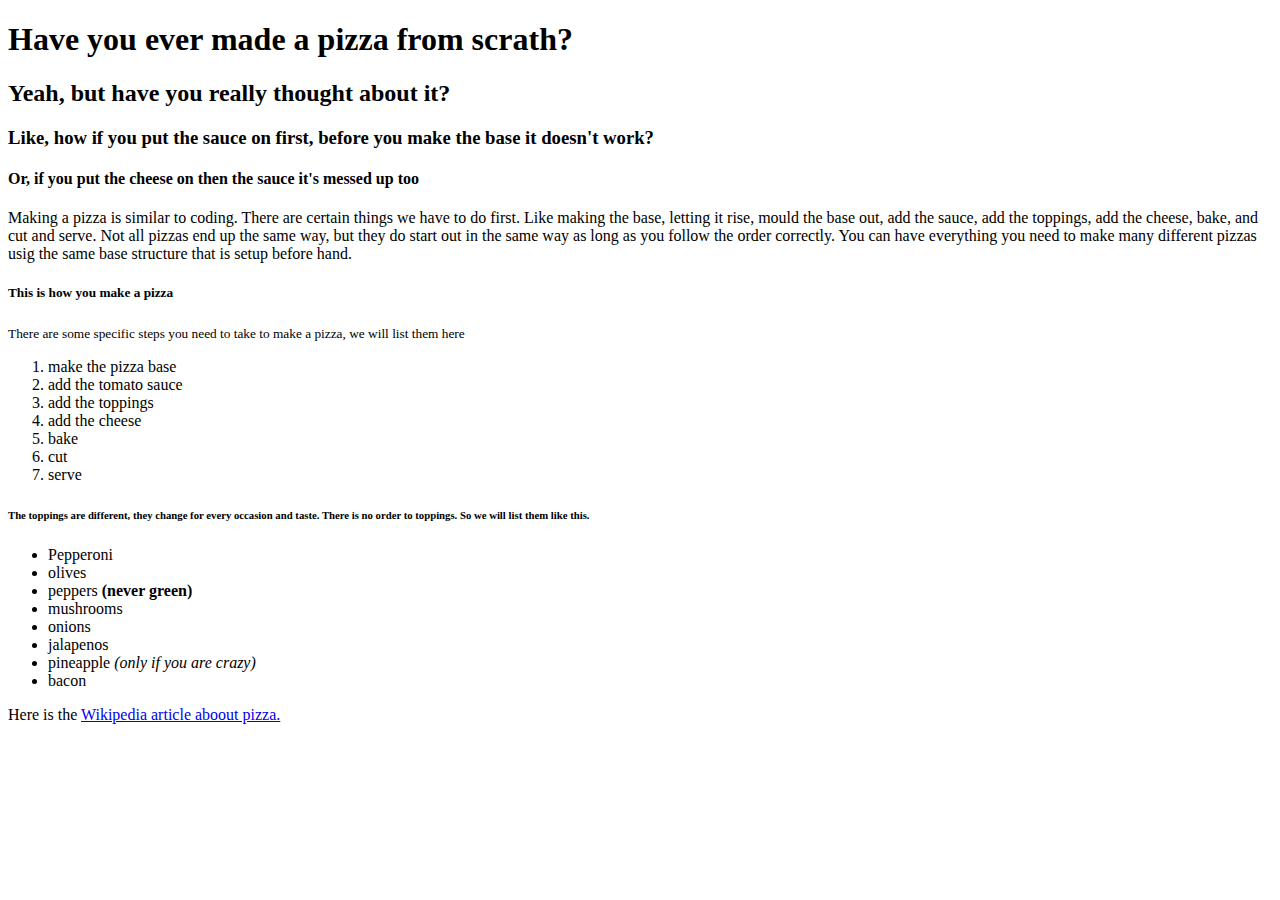
==== index.html @ 1d07a402 "hyperlink" ====
<!DOCTYPE html>
<html lang="en">
<head>
    <meta charset="UTF-8">
    <meta http-equiv="X-UA-Compatiable" content="IE=edge">
    <meta name="viewpoint" content="width=device-width,initial-scale=1.0">
    <title>Pizza Party</title>
</head>

<body>
    <h1>Have you ever made a pizza from scrath?</h1>
    <h2>Yeah, but have you really thought about it?</h2>
    <h3>Like, how if you put the sauce on first, before you make the base it doesn't work?</h3>
    <h4>Or, if you put the cheese on then the sauce it's messed up too</h4>

<p>Making a pizza is similar to coding. There are certain things we have to do first. Like making the base, letting it rise, mould the base out, add the sauce, add the toppings, add the cheese, bake, and cut and serve. Not all pizzas end up the same way, but they do start out in the same way as long as you follow the order correctly. You can have everything you need to make many different pizzas usig the same base structure that is setup before hand.</p>

<h5>This is how you make a pizza</h5>
<p><small>There are some specific steps you need to take to make a pizza, we will list them here</small></p>

<ol>
    <li>make the pizza base</li>
    <li>add the tomato sauce</li>
    <li>add the toppings</li>
    <li>add the cheese</li>
    <li>bake</li>
    <li>cut</li>
    <li>serve</li>
</ol>

<h6>The toppings are different, they change for every occasion and taste. There is no order to toppings. So we will list them like this.</h6>

<ul>
    <li>Pepperoni</li>
    <li>olives</li>
    <li>peppers <strong>(never green)</strong></li>
    <li>mushrooms</li>
    <li>onions</li>
    <li>jalapenos</li>
    <li>pineapple <em>(only if you are crazy)</em></li>
    <li>bacon</li>
</ul>

<p>Here is the <a href="https://en.wikipedia.org/wiki/Pizza" target="_blank">Wikipedia article aboout pizza.</a></p>

</body>
</html>
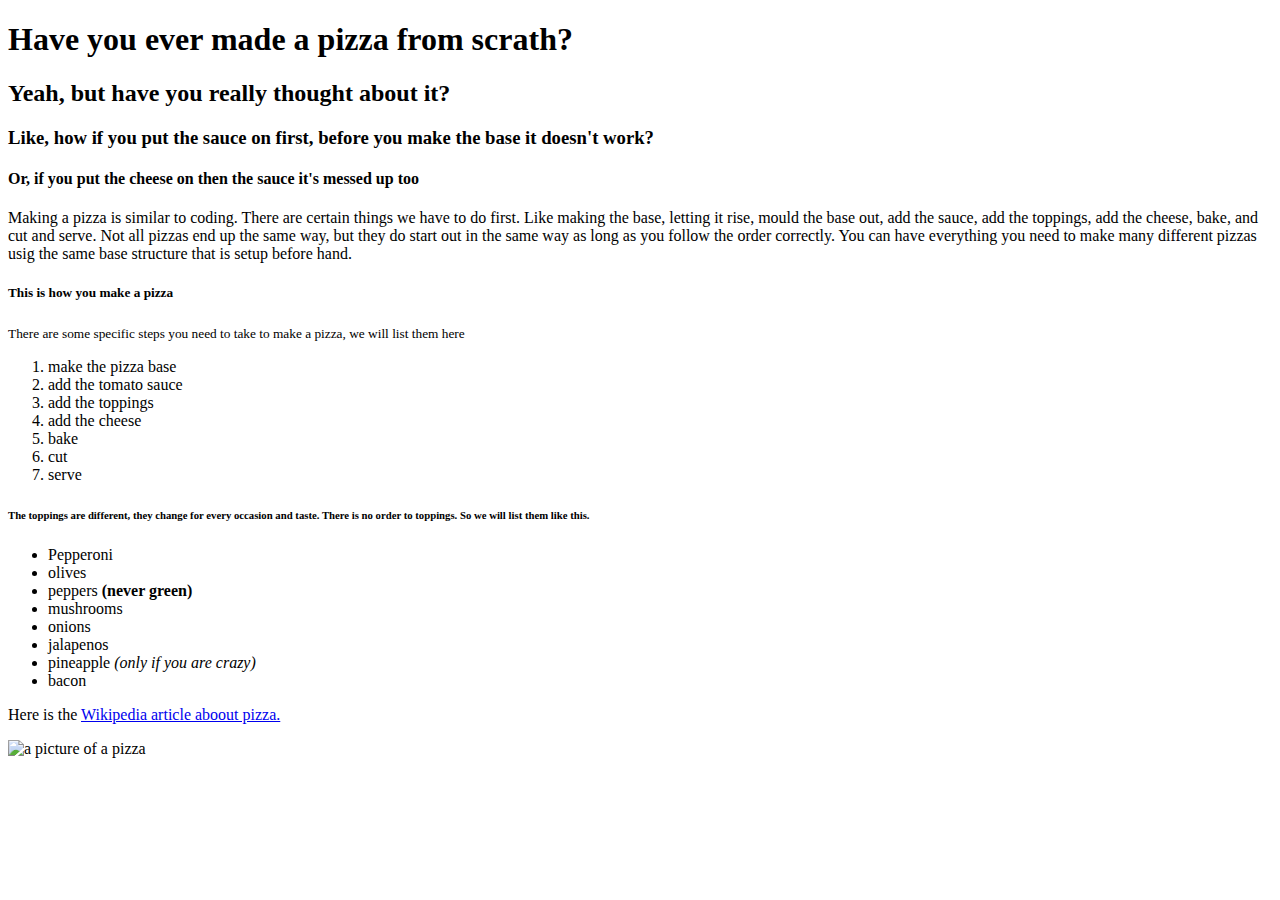
==== commit 75756a99: "image" ====
--- a/index.html
+++ b/index.html
@@ -43,5 +43,7 @@
 
 <p>Here is the <a href="https://en.wikipedia.org/wiki/Pizza" target="_blank">Wikipedia article aboout pizza.</a></p>
 
+<img src="images/pizza.jpg" alt="a picture of a pizza"
+
 </body>
 </html>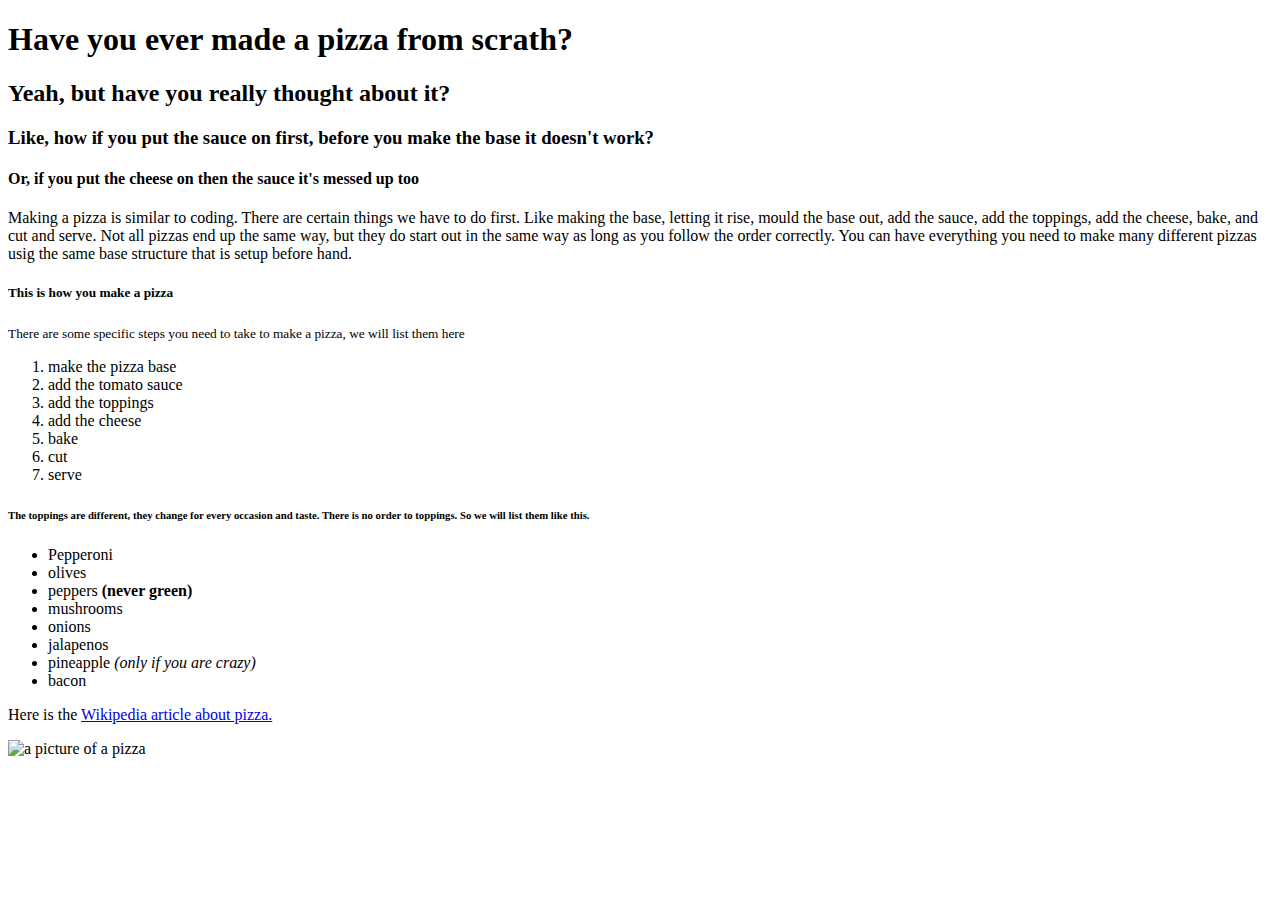
==== commit 3d14af91: "spell correction" ====
--- a/index.html
+++ b/index.html
@@ -41,7 +41,7 @@
     <li>bacon</li>
 </ul>
 
-<p>Here is the <a href="https://en.wikipedia.org/wiki/Pizza" target="_blank">Wikipedia article aboout pizza.</a></p>
+<p>Here is the <a href="https://en.wikipedia.org/wiki/Pizza" target="_blank">Wikipedia article about pizza.</a></p>
 
 <img src="images/pizza.jpg" alt="a picture of a pizza"
 
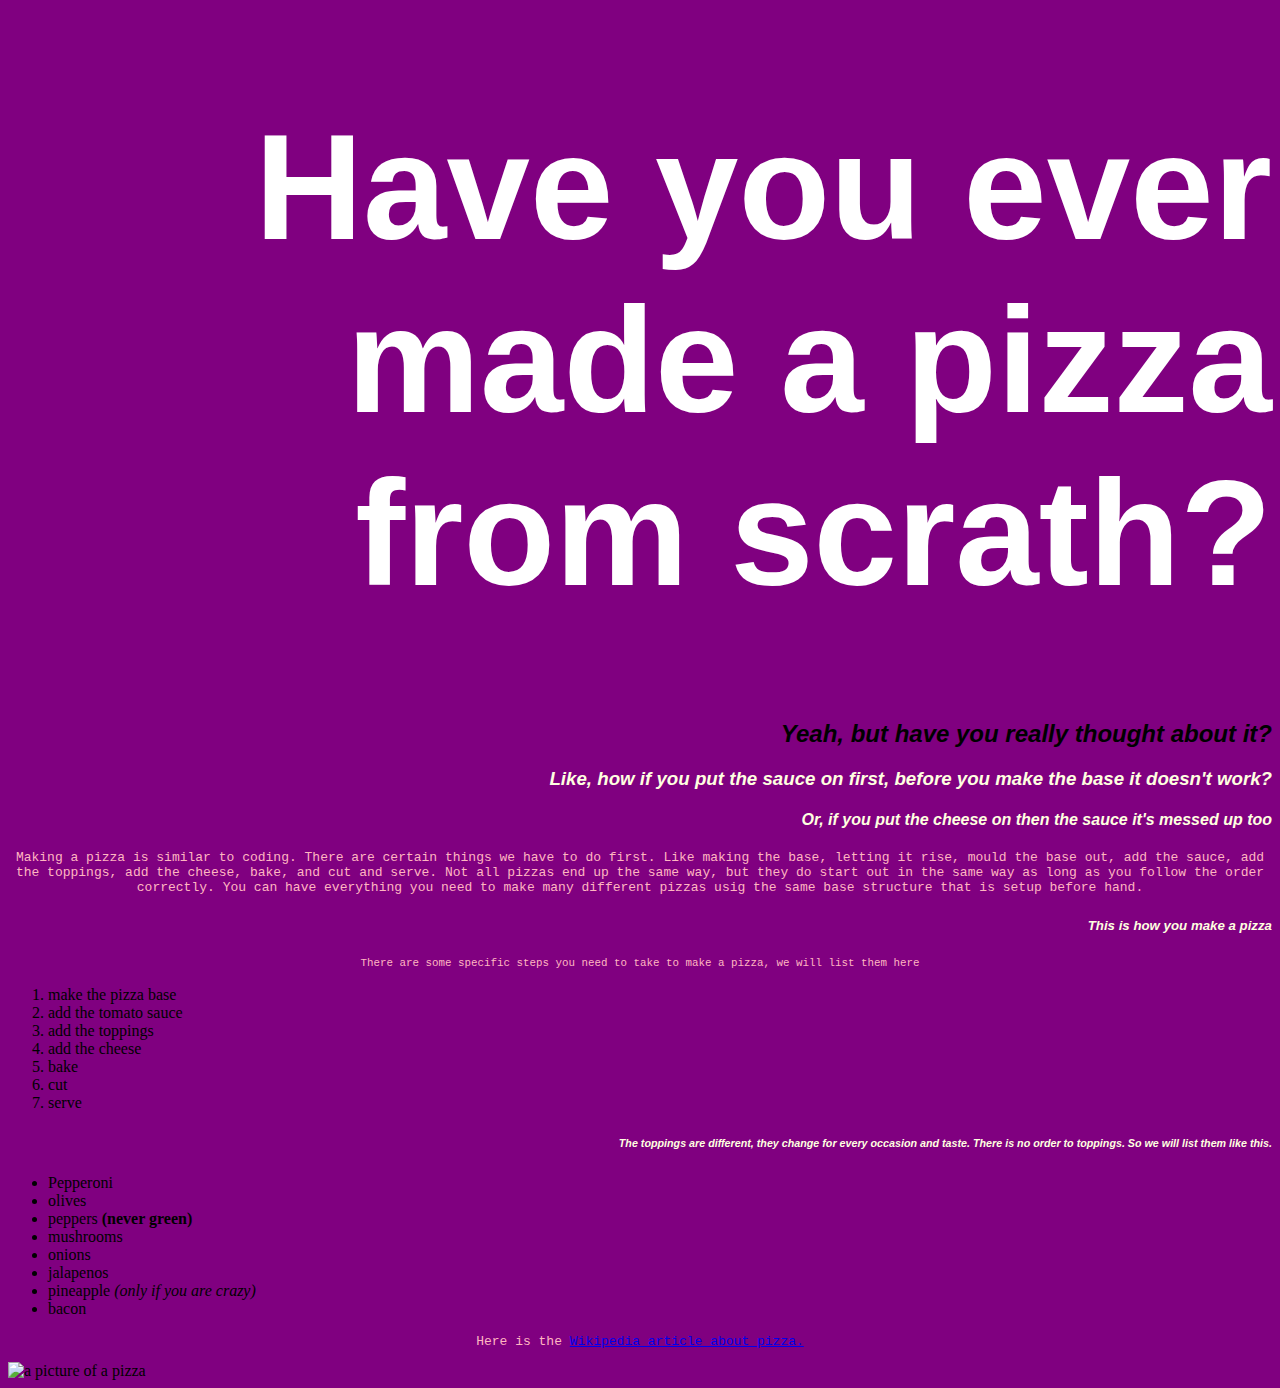
==== commit 8a9330c5: "class sector" ====
--- a/index.html
+++ b/index.html
@@ -4,6 +4,9 @@
     <meta charset="UTF-8">
     <meta http-equiv="X-UA-Compatiable" content="IE=edge">
     <meta name="viewpoint" content="width=device-width,initial-scale=1.0">
+    
+    <link rel='stylesheet' href='styles.css'/>
+    
     <title>Pizza Party</title>
 </head>
 
@@ -13,9 +16,9 @@
     <h3>Like, how if you put the sauce on first, before you make the base it doesn't work?</h3>
     <h4>Or, if you put the cheese on then the sauce it's messed up too</h4>
 
-<p>Making a pizza is similar to coding. There are certain things we have to do first. Like making the base, letting it rise, mould the base out, add the sauce, add the toppings, add the cheese, bake, and cut and serve. Not all pizzas end up the same way, but they do start out in the same way as long as you follow the order correctly. You can have everything you need to make many different pizzas usig the same base structure that is setup before hand.</p>
+<p class="special">Making a pizza is similar to coding. There are certain things we have to do first. Like making the base, letting it rise, mould the base out, add the sauce, add the toppings, add the cheese, bake, and cut and serve. Not all pizzas end up the same way, but they do start out in the same way as long as you follow the order correctly. You can have everything you need to make many different pizzas usig the same base structure that is setup before hand.</p>
 
-<h5>This is how you make a pizza</h5>
+<h5 class="special">This is how you make a pizza</h5>
 <p><small>There are some specific steps you need to take to make a pizza, we will list them here</small></p>
 
 <ol>
@@ -45,5 +48,6 @@
 
 <img src="images/pizza.jpg" alt="a picture of a pizza"
 
+
 </body>
 </html>--- a/styles.css
+++ b/styles.css
@@ -0,0 +1,27 @@
+body{
+    background-color: purple;
+}
+
+p{
+    font-family: monospace;
+    text-align: center;
+    color: lightpink;
+}
+
+h1,h2,h3,h4,h5,h6{
+    font-family: Verdana, Geneva, Tahoma, sans-serif;
+    color: lightyellow;
+    font-style: italic;
+    text-align: right;
+}
+
+h1{
+    font-family: Impact, Haettenschweiler, 'Arial Narrow Bold', sans-serif;
+    font-size: 150px;
+    color: white;
+    font-style: normal;
+}
+
+h2{
+    color: black;
+}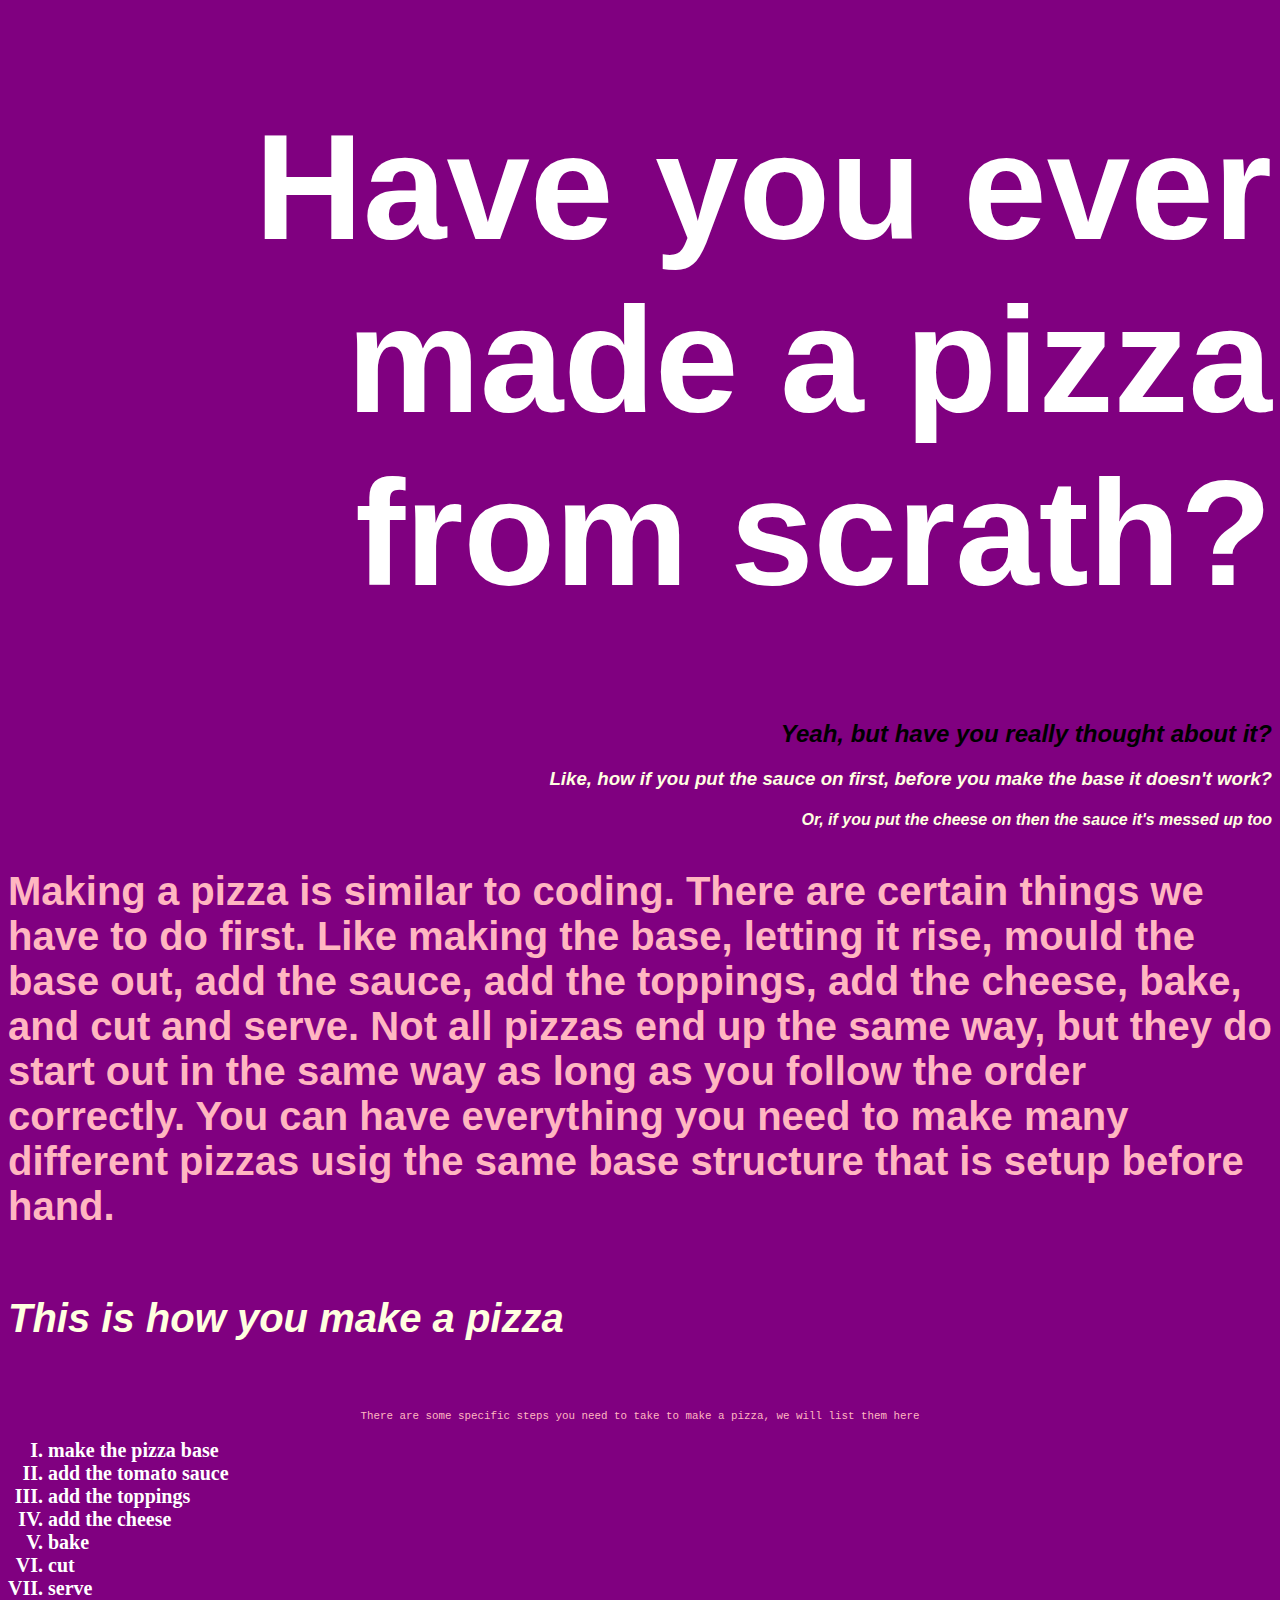
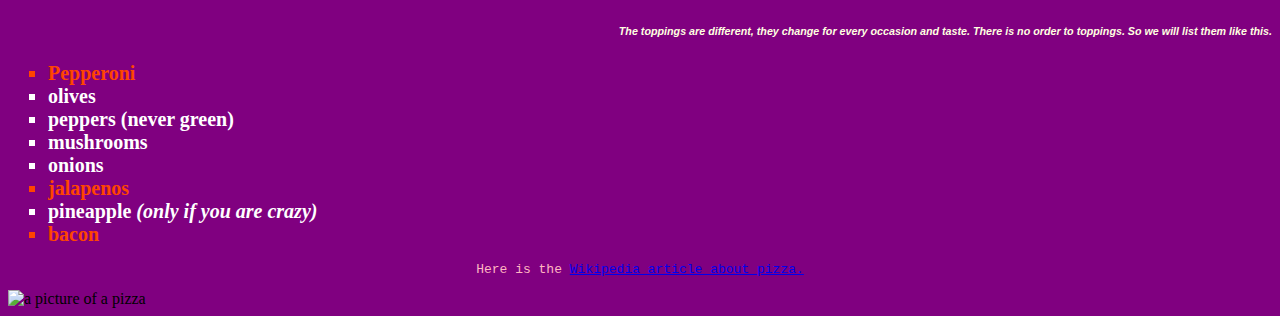
==== commit 49de78c8: "pizza image size change" ====
--- a/index.html
+++ b/index.html
@@ -34,19 +34,19 @@
 <h6>The toppings are different, they change for every occasion and taste. There is no order to toppings. So we will list them like this.</h6>
 
 <ul>
-    <li>Pepperoni</li>
+    <li class="fave">Pepperoni</li>
     <li>olives</li>
     <li>peppers <strong>(never green)</strong></li>
     <li>mushrooms</li>
     <li>onions</li>
-    <li>jalapenos</li>
+    <li class="fave">jalapenos</li>
     <li>pineapple <em>(only if you are crazy)</em></li>
-    <li>bacon</li>
+    <li class="fave">bacon</li>
 </ul>
 
 <p>Here is the <a href="https://en.wikipedia.org/wiki/Pizza" target="_blank">Wikipedia article about pizza.</a></p>
 
-<img src="images/pizza.jpg" alt="a picture of a pizza"
+<img class="pizza" src="images/pizza.jpg" alt="a picture of a pizza"
 
 
 </body>
--- a/styles.css
+++ b/styles.css
@@ -24,4 +24,34 @@
 
 h2{
     color: black;
-}+}
+
+.special{
+    font-family: 'Gill Sans', 'Gill Sans MT', Calibri, 'Trebuchet MS', sans-serif;
+    font-weight: bold;
+    font-size: 40px;
+    text-align: left;
+}
+
+ul{
+    list-style: square;
+}
+
+ol{
+    list-style: upper-roman;
+}
+
+li{
+    color: white;
+    font-size: 20px;
+    font-weight: bold;
+}
+
+.fave{
+    color: orangered;
+}
+
+.pizza{
+    width: 50%;
+}
+
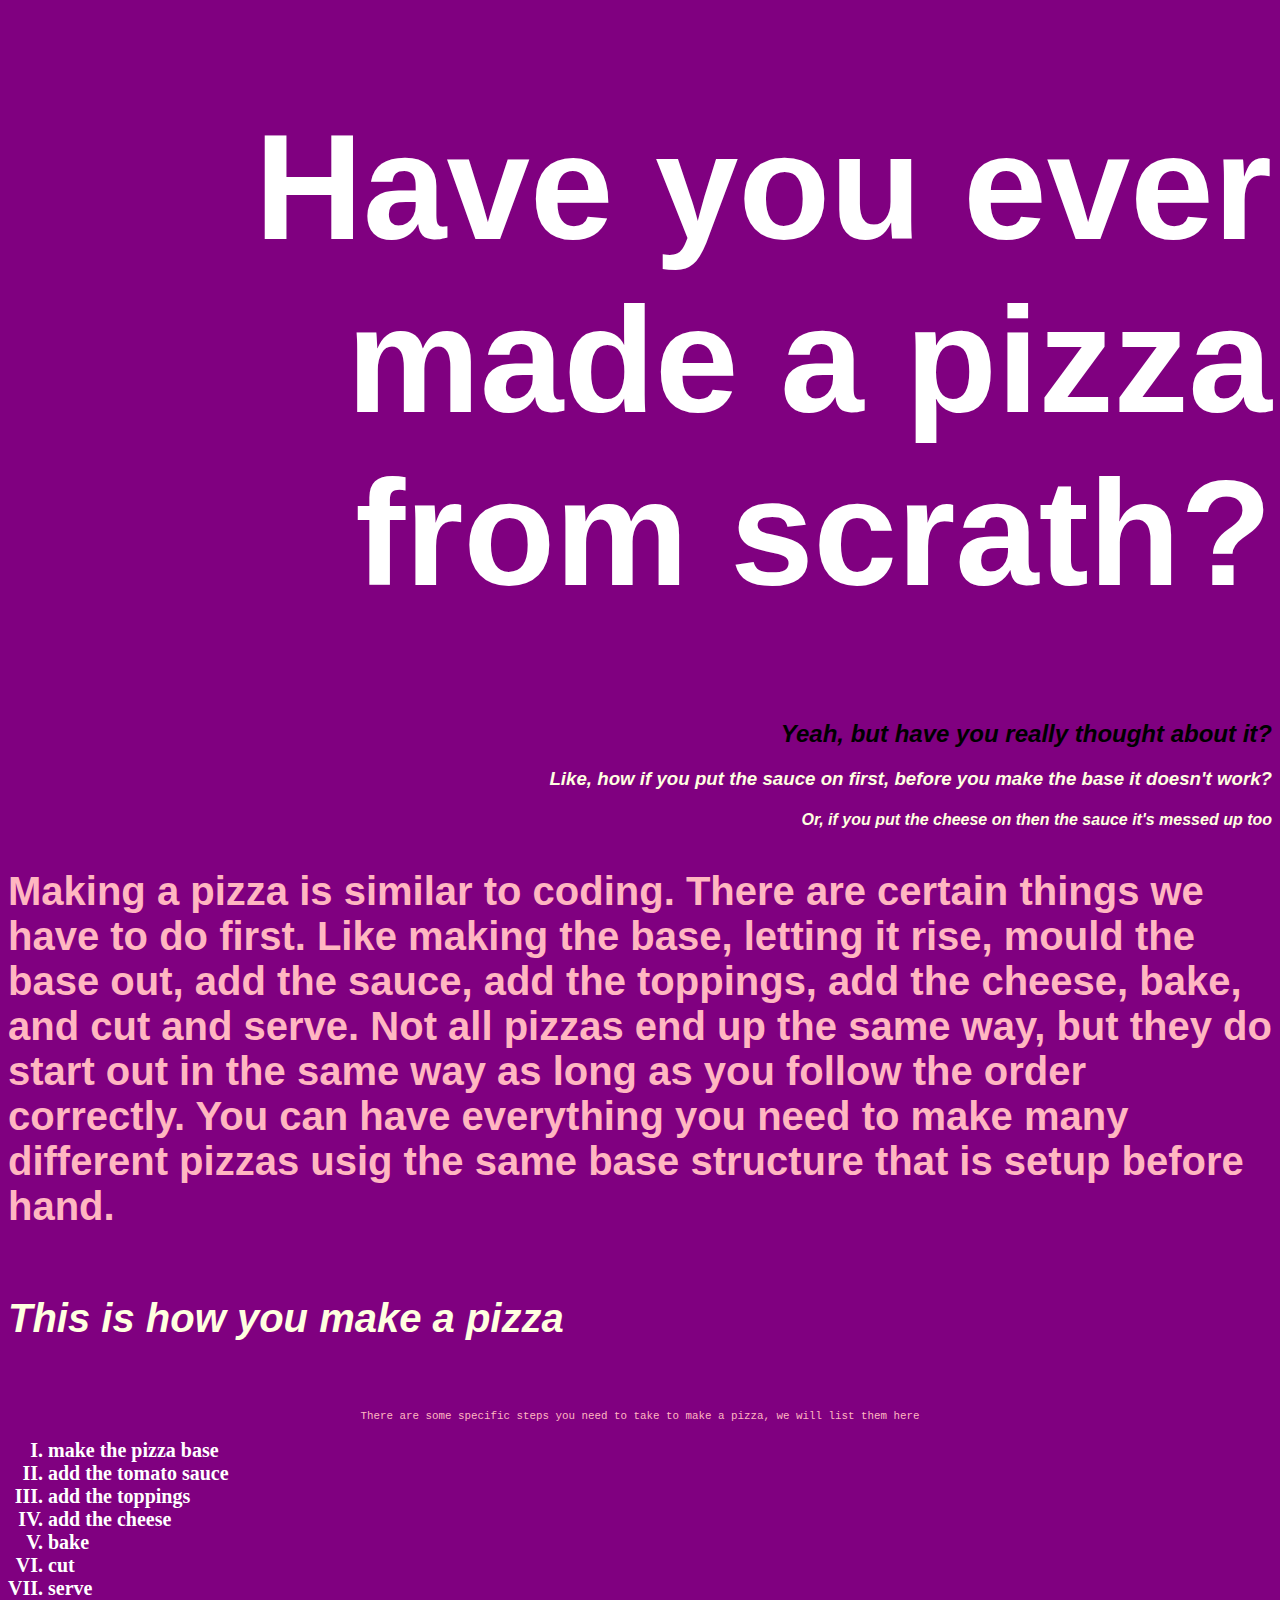
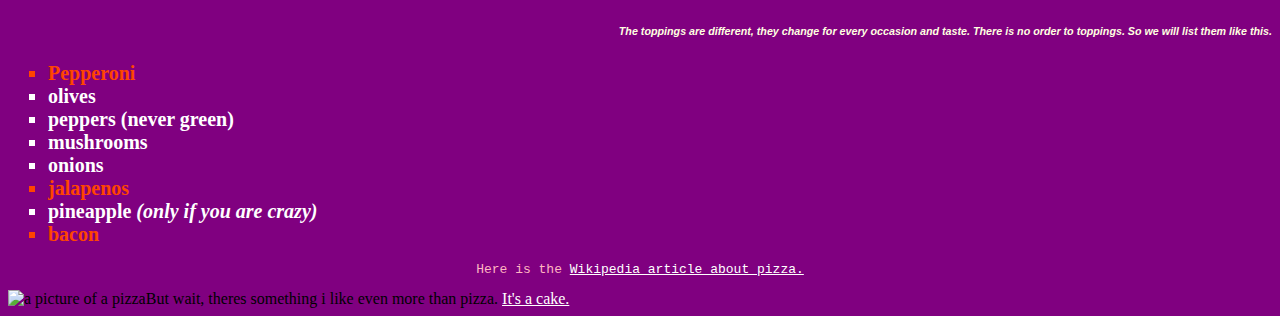
==== commit ad784673: "cake text" ====
--- a/index.html
+++ b/index.html
@@ -48,6 +48,7 @@
 
 <img class="pizza" src="images/pizza.jpg" alt="a picture of a pizza"
 
+<h2>But wait, theres something i like even more than pizza. <a href="cake.html" target="_blank">It's a cake.</a></h2>
 
 </body>
 </html>--- a/styles.css
+++ b/styles.css
@@ -55,3 +55,7 @@
     width: 50%;
 }
 
+a{
+    color: white;
+}
+
